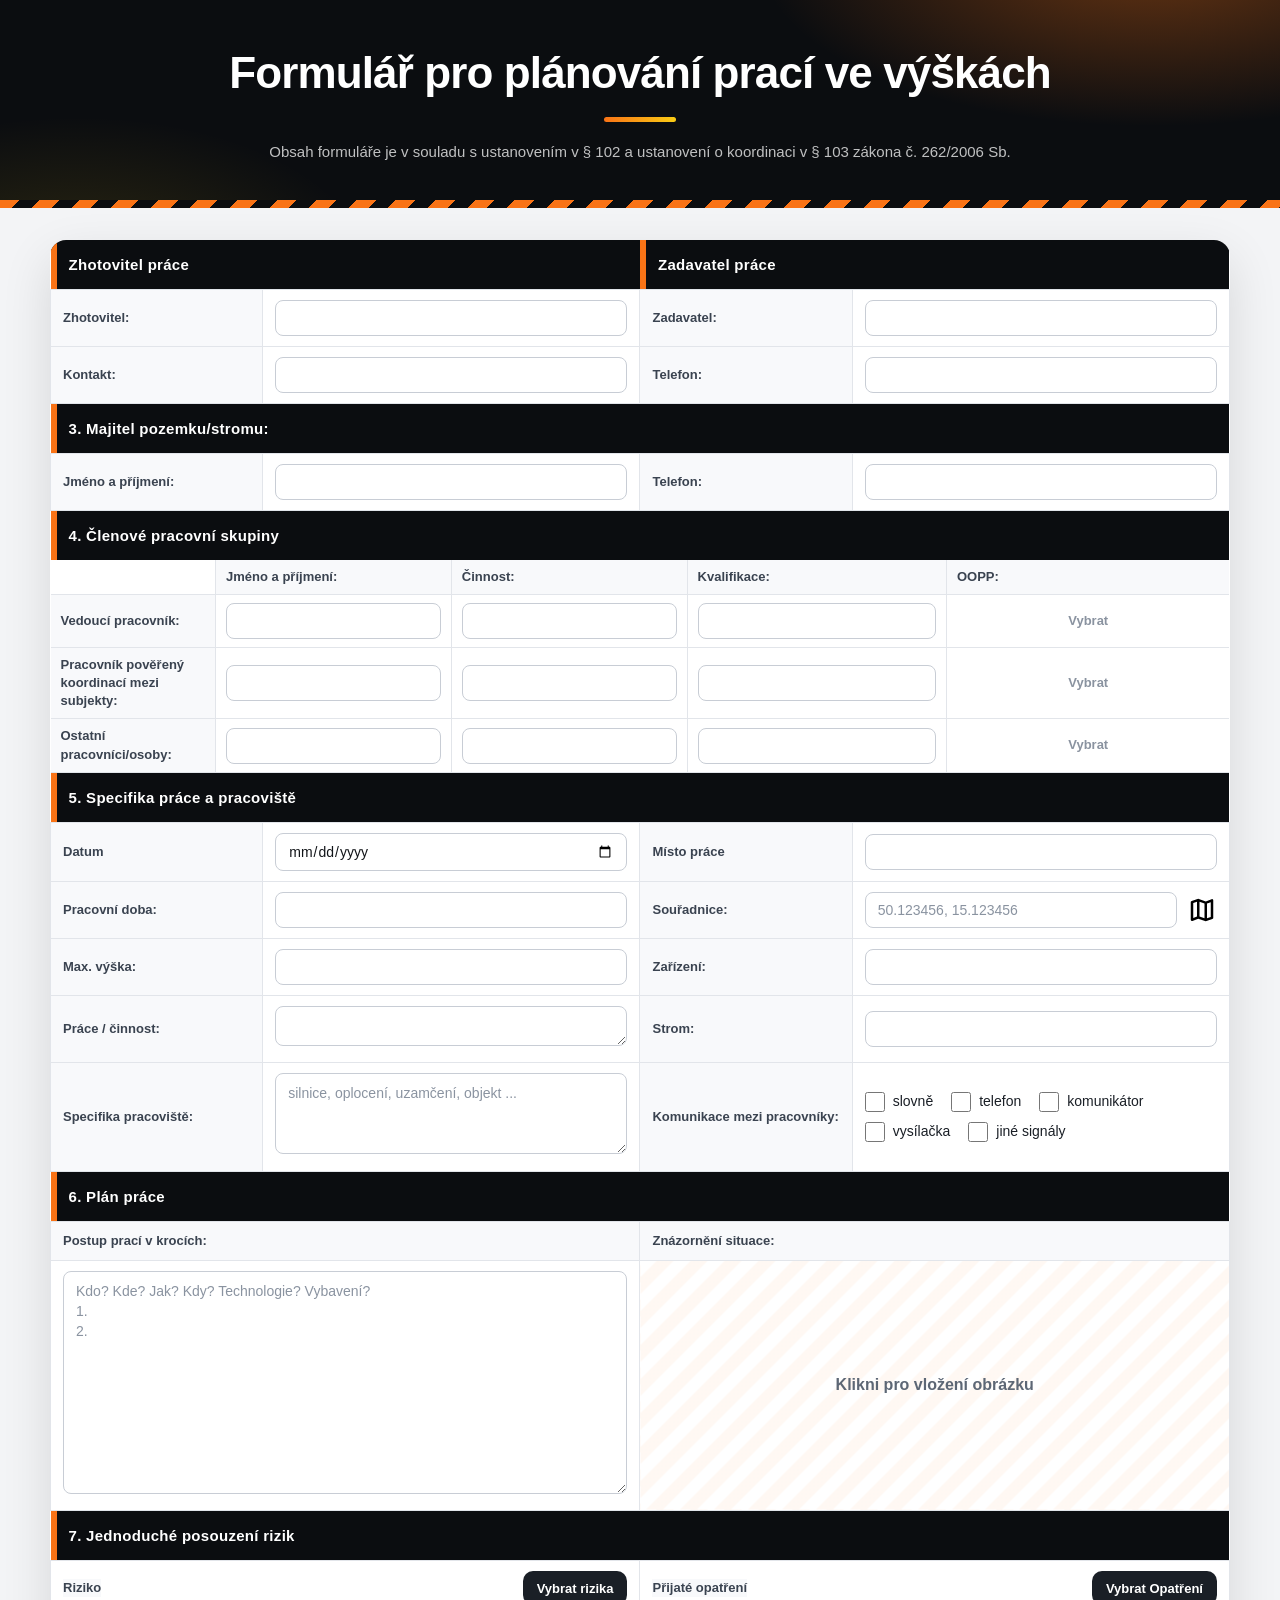
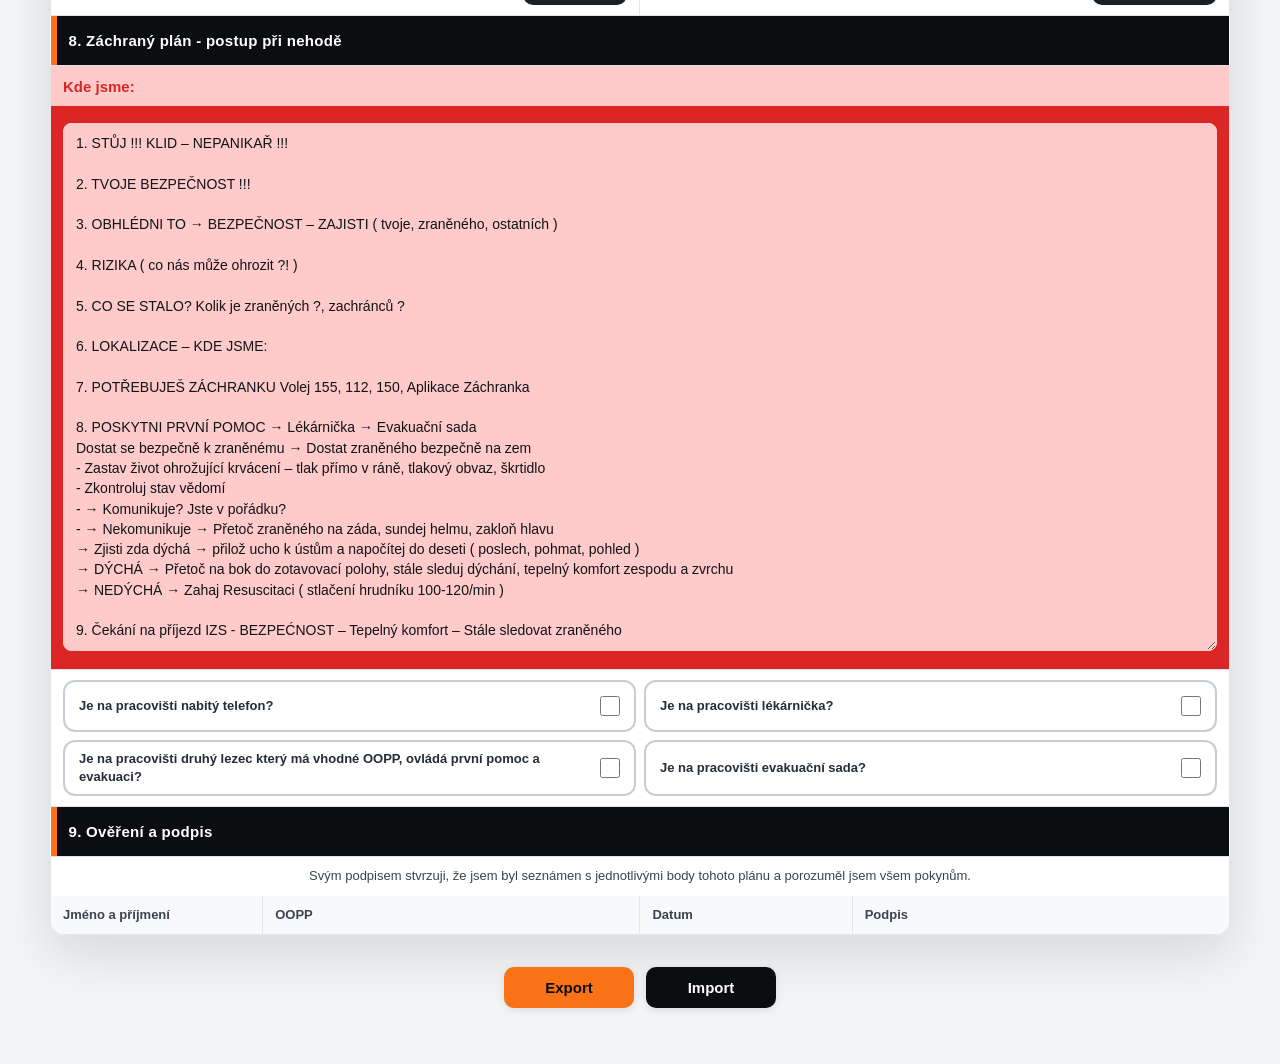
==== index.html @ 964f8bff "Add files via upload" ====
<!DOCTYPE html>
<html lang="cs">
<head>
<meta charset="UTF-8">
<meta name="viewport" content="width=device-width, initial-scale=1">
<title>Formulář pro plánování prací ve výškách</title>
<link rel="stylesheet" href="css/style.css">
<link rel="icon" type="image/x-icon" href="icons/favicon.png">
<!-- Leaflet (mapa) se natahuje líně až při prvním otevření mapy, viz js/core.js -->
<!-- Fabric.js (editor obrázku / podpisy) se natahuje líně stejným způsobem -->

</head>

<body>

<header class="hero">
    <h1>Formulář pro plánování prací ve výškách</h1>
    <p class="podtitulek">Obsah formuláře je v souladu s ustanovením v §&nbsp;102 a ustanovení o koordinaci v §&nbsp;103 zákona č.&nbsp;262/2006 Sb.</p>
</header>

<!-- ====================== FORMULÁŘ ======================== -->

<form autocomplete="off" onsubmit="return false;">

    <table class="hlTabulka" border="1">
        <colgroup>
            <col style="width:18%">
            <col style="width:32%">
            <col style="width:18%">
            <col style="width:32%">
        </colgroup>
        <tr>
            <td class="nadpis_Sekce" colspan="2">Zhotovitel práce</td>
            <td class="nadpis_Sekce" colspan="2">Zadavatel práce</td>
        </tr>
        <tr>
            <td class="popisek">Zhotovitel:</td>
            <td><input type="text" name="zhotovitel" id="id_zhotovitel"></td>
            <td class="popisek">Zadavatel:</td>
            <td><input type="text" name="zadavatel" id="id_zadavatel"></td>
        </tr>
        <tr>
            <td class="popisek">Kontakt:</td>
            <td><input type="text" name="kontakt" id="id_kontakt"></td>
            <td class="popisek">Telefon:</td>
            <td><input type="text" name="telefonZadavatel" id="id_telefonZadavatel"></td>
        </tr>
        <tr>
            <td class="nadpis_Sekce" colspan="4">3. Majitel pozemku/stromu:</td>
        </tr>
        <tr>
            <td class="popisek">Jméno a příjmení:</td>
            <td><input type="text" name="jmenoPrijmeni" id="id_jmenoPrijmeni"></td>
            <td class="popisek">Telefon:</td>
            <td><input type="text" name="telefonMajitel" id="id_telefonMajitel"></td>
        </tr>
        <tr>
            <td class="nadpis_Sekce" colspan="4">4. Členové pracovní skupiny</td>
        </tr>
        <tr>
            <td colspan="4" class="vnorenaBunka">
                <div class="clenoveScroll">
                <table class="clenoveTabulka" border="1">
                    <colgroup>
                        <col style="width:14%">
                        <col style="width:20%">
                        <col style="width:20%">
                        <col style="width:22%">
                        <col style="width:24%">
                    </colgroup>
                    <tbody>
                        <tr>
                            <td></td>
                            <td class="popisek">Jméno a příjmení:</td>
                            <td class="popisek">Činnost:</td>
                            <td class="popisek">Kvalifikace:</td>
                            <td class="popisek">OOPP:</td>
                        </tr>
                        <tr>
                            <td class="popisek">Vedoucí pracovník:</td>
                            <td><input type="text" name="vedouci_jmeno" id="id_vedouci_jmeno"></td>
                            <td><input type="text" name="vedouci_cinnost" id="id_vedouci_cinnost"></td>
                            <td><input type="text" name="vedouci_kvalifikace" id="id_vedouci_kvalifikace"></td>
                            <td class="ooppCell" id="vedouciOopp"></td>
                        </tr>
                        <tr>
                            <td class="popisek">Pracovník pověřený koordinací mezi subjekty:</td>
                            <td><input type="text" name="koordinator_jmeno" id="id_koordinator_jmeno"></td>
                            <td><input type="text" name="koordinator_cinnost" id="id_koordinator_cinnost"></td>
                            <td><input type="text" name="koordinator_kvalifikace" id="id_koordinator_kvalifikace"></td>
                            <td class="ooppCell" id="koordinatorOopp"></td>
                        </tr>
                    </tbody>
                    <tbody id="pracovniciTable"></tbody>
                </table>
                </div>
            </td>
        </tr>
        <tr>
            <td class="nadpis_Sekce" colspan="4">5. Specifika práce a pracoviště</td>
        </tr>
        <tr>
            <td class="popisek">Datum</td>
            <td><input type="date" name="datum" id="id_datum"></td>
            <td class="popisek">Místo práce</td>
            <td><input type="text" name="misto_prace" id="id_misto_prace"></td>
        </tr>
        <tr>
            <td class="popisek">Pracovní doba:</td>
            <td><input type="text" name="pracovni_doba" id="id_pracovni_doba"></td>
            <td class="popisek">Souřadnice:</td>
            <td>
                <div id="mapCell">
                    <input type="text" name="souradnice" id="souradniceInput"
                        value="" placeholder="50.123456, 15.123456">

                    <img src="icons/map.svg" onclick="openMap()">
                </div>
            </td>
        </tr>
        <tr>
            <td class="popisek">Max. výška:</td>
            <td><input type="text" name="max_vyska" id="id_max_vyska"></td>
            <td class="popisek">Zařízení:</td>
            <td><input type="text" name="zarizeni" id="id_zarizeni"></td>
        </tr>
        <tr>
            <td class="popisek">Práce / činnost:</td>
            <td><textarea name="pracovni_ukon" id="id_pracovni_ukon" rows="1"></textarea></td>
            <td class="popisek">Strom:</td>
            <td><input type="text" name="strom" id="id_strom"></td>
        </tr>
        <tr>
            <td class="popisek">Specifika pracoviště:</td>
            <td><textarea name="specifika_pracoviste" id="id_specifika_pracoviste" rows="3" placeholder="silnice, oplocení, uzamčení, objekt&nbsp;..."></textarea></td>
            <td class="popisek">Komunikace mezi pracovníky:</td>
            <td colspan="3">
                <div class="komunikaceFlex">
                    <label class="komunikaceItem"><input type="checkbox" name="komunikace_slovne"> slovně</label>
                    <label class="komunikaceItem"><input type="checkbox" name="komunikace_telefon"> telefon</label>
                    <label class="komunikaceItem"><input type="checkbox" name="komunikace_komunikator"> komunikátor</label>
                    <label class="komunikaceItem"><input type="checkbox" name="komunikace_vysilacka"> vysílačka</label>
                    <label class="komunikaceItem"><input type="checkbox" name="komunikace_jine_signaly"> jiné signály</label>
                </div>
            </td>
        </tr>
        <tr>
            <td class="nadpis_Sekce" colspan="4">6. Plán práce</td>
        </tr>
        <tr>
            <td class="popisek" colspan="2">Postup prací v krocích:</td>
            <td class="popisek" colspan="2">Znázornění situace:</td>
        </tr>
        <tr>
            <td colspan="2"><textarea name="postup_prace" id="id_postup_prace" rows="10" placeholder="Kdo? Kde? Jak? Kdy? Technologie? Vybavení?&#10;1.&#10;2."></textarea></td>
            <td colspan="2" onclick="openEditor()" id="fotoCell" style="cursor:pointer; text-align:center;">Klikni pro vložení obrázku</td>
        </tr>
        <tr>
            <td class="nadpis_Sekce" colspan="4">7. Jednoduché posouzení rizik</td>
        </tr>

        <tr>
            <td colspan="2"><div class="rizikaNadpisDiv"><label class="popisek">Riziko</label><button class="buttonRizika" type="button" onclick="openRizika()">Vybrat rizika</button></div></td>
            <td colspan="2"><div class="rizikaNadpisDiv"><label class="popisek">Přijaté opatření</label><button class="buttonRizika" type="button" onclick="openOpatreni()">Vybrat Opatření</button></div></td>
        </tr>
        <tbody id="rizikaTable"></tbody>
        <tr>
            <td class="nadpis_Sekce" colspan="4">8. Záchraný plán - postup při nehodě</td>
        </tr>
        <tr>
            <td id="lokalizace" colspan="4"><strong>Kde jsme:</strong> <span id="traumaKdeJsme"></span></td>
        </tr>
        <tr>
            <td colspan="4" id="tdTextarea"><textarea name="traumatologicky_plan" id="id_traumatologicky_plan" rows="25"></textarea></td>
        </tr>
        <tr>
            <td colspan="4">
                <div id="vybaveniFlex">
                <div class="vybaveniItem"><label class="popisekPrvniPomoc">Je na pracovišti nabitý telefon?</label><input type="checkbox" name="vybaveni_telefon"></div>
                <div class="vybaveniItem"><label class="popisekPrvniPomoc">Je na pracovišti lékárnička?</label><input type="checkbox" name="vybaveni_lekarnicka"></div>
                <div class="vybaveniItem"><label class="popisekPrvniPomoc">Je na pracovišti druhý lezec který má vhodné OOPP, ovládá první pomoc a evakuaci?</label><input type="checkbox" name="vybaveni_druhy_lezec"></div>
                <div class="vybaveniItem"><label class="popisekPrvniPomoc">Je na pracovišti evakuační sada?</label><input type="checkbox" name="vybaveni_evakuacni_sada"></div>
                </div>
            </td>
        </tr>
        <tr>
            <td class="nadpis_Sekce" colspan="4">9. Ověření a podpis</td>
        </tr>
        <tr>
            <td colspan="4" id="podpisPopis">Svým podpisem stvrzuji, že jsem byl seznámen s jednotlivými body tohoto plánu a porozuměl jsem všem pokynům.</td>
        </tr>
        <tr>
            <td class="popisek">Jméno a příjmení</td>
            <td class="popisek">OOPP</td>
            <td class="popisek">Datum</td>
            <td class="popisek">Podpis</td>
        </tr>
        <tbody id="podpisTable"></tbody>
        
    </table>

    <input type="hidden" name="pracovnici_data" id="pracovniciData">
    <input type="hidden" name="obrazek_data" id="obrazekData" value="">
    <input type="file" id="importFile" accept=".json" hidden>
    
</form>


<div id="imExButtons">
    <button type="button" onclick="exportForm()">Export</button>
    <button type="button" onclick="document.getElementById('importFile').click()">Import</button>
</div>

<!-- =================== RIZIKA, OPATRENI DIVY ================== -->

<div id="rizikaModal" style="display: none;" class="modal">
        <h3 class="opatreniTitle">Vyber rizika</h3>
        <div id="rizikaList" class="modal-body"></div>
        <button id="modal-footer" onclick="saveRizika()">Uložit</button>
</div>

<div id="opatreniModal" style="display: none;" class="modal">
        <h3 class="opatreniTitle">Vyber opatření</h3>
        <div id="opatreniList" class="modal-body"></div>
        <button id="modal-footer" onclick="saveOpatreni()">Uložit</button>
</div>

<!-- ==================== EDITOR DIV ======================= -->

<div id="editorModal">
    <input type="file" id="upload" accept="image/*" capture="environment" hidden>
    <canvas id="canvas"></canvas>

    <div id="iconPanel">
        <p class="nadpisIconMiniBox">Ikony:</p>
        <img src="icons/kotevniBod.svg" onclick="addKotevniBod()">
        <img src="icons/arrow.svg" onclick="addArrow()">
        <button onclick="addText()">Text</button>
    </div>
    <div id="colorPanel">
        <div class="color" style="background:black" onclick="setColor('black')"></div>
        <div class="color" style="background:red" onclick="setColor('red')"></div>
        <div class="color" style="background:blue" onclick="setColor('blue')"></div>
        <div class="color" style="background:green" onclick="setColor('green')"></div>
        <div class="color" style="background:yellow" onclick="setColor('yellow')"></div>
        <div class="color" style="background:orange" onclick="setColor('orange')"></div>
        <div class="color" style="background:purple" onclick="setColor('purple')"></div>
        <div class="color" style="background:brown" onclick="setColor('brown')"></div>
        <div class="color" style="background:gray" onclick="setColor('gray')"></div>
        <div class="color" style="background:white; border:1px solid black" onclick="setColor('white')"></div>
    </div>
    <div id="brushPanel">
        <div class="brush" onclick="setBrushSize(2)">Tenká</div>
        <div class="brush" onclick="setBrushSize(5)">Střední</div>
        <div class="brush" onclick="setBrushSize(10)">Silná</div>
        <div class="brush" onclick="setBrushSize(20)">Extra</div>
    </div>
    <div id="toolbar">
        <div class="toolbarPolozka">
            <label for="upload" class="file-btn">Vybrat obrázek</label>
            <button onclick="toggleIcons()" class="file-btn"></button>
        </div>
        <div class="toolbarPolozka">
            <img src="icons/draw.svg" onclick="enableDraw()">
            <img src="icons/cursor.svg" onclick="cursorMode()">
            <img src="icons/palette.svg" onclick="toggleColors()">
            <img src="icons/brushSize.svg" onclick="toggleBrushSize()">
        </div>
        <div class="toolbarPolozka">
            <img src="icons/delete.svg" class="tool-click" onclick="clearCanvas()">
            <img src="icons/undo.svg" class="tool-click" onclick="undo()">
            <img src="icons/redo.svg" class="tool-click" onclick="redo()">
            <img src="icons/save.svg" class="tool-click" onclick="saveAndClose()">
        </div>
    </div>
</div>

<!-- ==================== MAPA DIV ======================== -->
<div id="mapModal">
    <div id="map"></div>
    <div id="mapFooter">
        <button onclick="closeMap()">Zavřít</button>
    </div>
</div>

<!-- ===================== PODPISY DIV ===================== -->

<div id="signatureModal" class="modal">
        <h3>Podpis</h3>
        <div style="width:400px; height:200px; background-color:white;"><canvas id="signatureCanvas" width="400" height="200" style="border:1px solid #000;"></canvas></div>
        <div style="display:flex; justify-content:space-between; gap:10px; margin-top:10px;">
            <button onclick="clearSignature()">Vymazat</button>
            <button onclick="saveSignature()">Uložit</button>
        </div>
</div>

<!-- ===================== OOPP DIV ===================== -->

<div id="ooppModal" class="modal">
        <h3 class="opatreniTitle">Vyber OOPP</h3>
        <div id="ooppGrid"></div>
        <button type="button" onclick="saveOopp()">Uložit</button>
</div>

<script src="js/core.js"></script>
<script src="js/risks.js"></script>
<script src="js/signatures.js"></script>
<script src="js/canvas-editor.js"></script>
<script src="js/map.js"></script>
<script src="js/oopp.js"></script>
</body>
</html>
---- css/style.css ----
/* ===========================================================
   FORMULÁŘ PRO PLÁNOVÁNÍ PRACÍ VE VÝŠKÁCH — styly
   Černá + oranžová/žlutá (akcent #da532c je z Polygon Singing Rock).
   Responzivní: > 900 px = tabulka, ≤ 900 px = přehledné karty.
   Mění se jen CSS, HTML a JS zůstávají beze změny.
   =========================================================== */

:root {
  /* černá / šedá škála */
  --black: #0b0d10;
  --ink-900: #111418;
  --ink-800: #1a1f26;
  --ink-700: #262d36;
  --ink-600: #3a4350;
  --ink-500: #5d6775;
  --ink-400: #8a93a0;
  --ink-300: #c8cdd5;
  --ink-200: #e2e5ea;
  --ink-100: #f0f2f5;
  --paper: #f3f4f6;
  --white: #ffffff;

  /* akcenty */
  --orange: #f97316;
  --orange-hover: #ff8a3d;
  --orange-deep: #da532c;
  --orange-soft: #fff1e6;
  --yellow: #facc15;

  /* traumatologický plán */
  --red: #dc2626;
  --red-soft: #fecaca;

  --line: var(--ink-200);
  --radius-sm: 8px;
  --radius-md: 12px;
  --radius-lg: 16px;
  --shadow-sm: 0 2px 8px rgba(11, 13, 16, 0.1);
  --shadow-lg: 0 18px 50px rgba(11, 13, 16, 0.12);
  --transition: 0.18s ease;

  /* systémový font — žádné stahování, funguje i offline */
  --font: -apple-system, BlinkMacSystemFont, "Segoe UI", Roboto,
    "Helvetica Neue", Arial, sans-serif;
}

* {
  margin: 0;
  padding: 0;
  box-sizing: border-box;
}

html {
  -webkit-text-size-adjust: 100%;
  text-size-adjust: 100%;
}

body {
  font-family: var(--font);
  background: var(--paper);
  color: var(--ink-800);
  line-height: 1.4;
  min-height: 100vh;
  min-height: 100dvh;
}

img {
  max-width: 100%;
}

/* ===========================================================
   HLAVIČKA STRÁNKY
   =========================================================== */

.hero {
  position: relative;
  background:
    radial-gradient(560px 240px at 90% -20%, rgba(249, 115, 22, 0.38), transparent 70%),
    radial-gradient(420px 220px at 6% 130%, rgba(250, 204, 21, 0.14), transparent 70%),
    var(--black);
  padding: 48px 20px 44px;
  margin-bottom: 32px;
  text-align: center;
}

/* výstražný pruh jako u bezpečnostního značení */
.hero::after {
  content: "";
  position: absolute;
  left: 0;
  right: 0;
  bottom: 0;
  height: 8px;
  background: repeating-linear-gradient(
    135deg,
    var(--orange) 0 14px,
    var(--black) 14px 28px
  );
}

.hero h1 {
  font-size: clamp(25px, 4.2vw, 44px);
  font-weight: 800;
  letter-spacing: -0.02em;
  line-height: 1.15;
  color: var(--white);
}

.hero h1::after {
  content: "";
  display: block;
  width: 72px;
  height: 5px;
  margin: 18px auto 0;
  border-radius: 999px;
  background: linear-gradient(90deg, var(--orange), var(--yellow));
}

.podtitulek {
  max-width: 760px;
  margin: 18px auto 0;
  font-size: 15px;
  line-height: 1.6;
  color: rgba(255, 255, 255, 0.74);
}

/* ===========================================================
   HLAVNÍ TABULKA
   =========================================================== */

.hlTabulka {
  width: min(1180px, calc(100% - 32px));
  table-layout: fixed;
  margin: 0 auto 24px;
  background: var(--white);
  border: 0;
  border-collapse: collapse;
  border-radius: var(--radius-lg);
  overflow: hidden;
  box-shadow: var(--shadow-lg);
}

.hlTabulka td {
  padding: 10px 12px;
  vertical-align: middle;
  border: 1px solid var(--line);
}

/* nadpis sekce: černý pruh s oranžovým proužkem vlevo */
.hlTabulka td.nadpis_Sekce {
  background: var(--black);
  color: var(--white);
  text-align: left;
  font-weight: 700;
  font-size: 15px;
  letter-spacing: 0.02em;
  padding: 14px 18px;
  border: 0;
  box-shadow: inset 6px 0 0 var(--orange);
}

.popisek {
  font-weight: 600;
  font-size: 13px;
  color: var(--ink-600);
  background: #f8f9fb;
}

/* ===========================================================
   POLE FORMULÁŘE
   =========================================================== */

input,
textarea {
  width: 100%;
  padding: 9px 12px;
  border: 1px solid var(--ink-300);
  border-radius: var(--radius-sm);
  background: var(--white);
  color: var(--ink-900);
  font-size: 14px;
  font-family: inherit;
  transition: border-color var(--transition), box-shadow var(--transition);
}

textarea {
  line-height: 1.45;
  resize: vertical;
}

input::placeholder,
textarea::placeholder {
  color: var(--ink-400);
}

input:focus,
textarea:focus {
  outline: none;
  border-color: var(--orange);
  box-shadow: 0 0 0 3px rgba(249, 115, 22, 0.25);
}

input[type="checkbox"] {
  width: 20px;
  height: 20px;
  padding: 0;
  flex: none;
  accent-color: var(--orange);
  cursor: pointer;
}

/* ===========================================================
   TLAČÍTKA
   =========================================================== */

button {
  min-height: 40px;
  padding: 10px 18px;
  border: 0;
  border-radius: 10px;
  background: var(--orange);
  color: var(--black);
  font-family: inherit;
  font-size: 14px;
  font-weight: 700;
  cursor: pointer;
  transition: background var(--transition), color var(--transition),
    transform var(--transition), box-shadow var(--transition);
}

button:hover {
  background: var(--orange-hover);
  transform: translateY(-1px);
}

button:active {
  transform: scale(0.97);
}

button:focus-visible,
.cell-focus:focus-visible {
  outline: 3px solid var(--yellow);
  outline-offset: 2px;
}

/* Export / Import pod formulářem */
#imExButtons {
  display: flex;
  justify-content: center;
  gap: 12px;
  width: 100%;
  padding: 8px 16px 56px;
}

#imExButtons button {
  min-width: 130px;
  padding: 12px 22px;
  font-size: 15px;
  box-shadow: var(--shadow-sm);
}

#imExButtons button:last-child {
  background: var(--black);
  color: var(--white);
}

#imExButtons button:last-child:hover {
  background: var(--orange);
  color: var(--black);
}

/* ===========================================================
   POLE: SOUŘADNICE, KOMUNIKACE
   =========================================================== */

#mapCell {
  display: flex;
  align-items: center;
  gap: 10px;
}

#mapCell img {
  width: 30px;
  height: 30px;
  flex: none;
  object-fit: contain;
  cursor: pointer;
  border-radius: var(--radius-sm);
  transition: transform var(--transition);
}

#mapCell img:hover {
  transform: scale(1.12);
}

.komunikaceFlex {
  display: flex;
  flex-wrap: wrap;
  gap: 10px 18px;
}

.komunikaceItem {
  display: inline-flex;
  align-items: center;
  gap: 8px;
  font-size: 14px;
  cursor: pointer;
}

/* ===========================================================
   4. ČLENOVÉ PRACOVNÍ SKUPINY (vnořená tabulka)
   =========================================================== */

.hlTabulka td.vnorenaBunka {
  padding: 0;
  border: 0;
}

.clenoveTabulka {
  width: 100%;
  table-layout: fixed;
  border: 0;
  border-collapse: collapse;
}

.clenoveTabulka td {
  padding: 8px 10px;
  border: 1px solid var(--line);
  vertical-align: middle;
}

/* vnější okraje dělá hlavní tabulka */
.clenoveTabulka tr > td:first-child { border-left: 0; }
.clenoveTabulka tr > td:last-child { border-right: 0; }
.clenoveTabulka > tbody:first-of-type > tr:first-child > td { border-top: 0; }

/* ===========================================================
   OOPP (buňka člena + piktogramy)
   =========================================================== */

.ooppCell {
  min-width: 0;
  cursor: pointer;
  transition: background var(--transition);
}

.ooppCell:hover,
.ooppCell:focus-visible {
  background: var(--orange-soft);
  outline: none;
}

.ooppPlaceholder {
  display: block;
  text-align: center;
  font-size: 13px;
  font-weight: 600;
  color: var(--ink-400);
}

.ooppIcons {
  display: flex;
  flex-wrap: nowrap;
  align-items: center;
  gap: 3px;
}

.ooppIcons img {
  flex: 0 1 40px;        /* chtěná velikost 40 px, při nedostatku místa se zmenší */
  min-width: 0;
  height: 40px;
  object-fit: contain;
}

/* OOPP propsané v tabulce podpisů */
.podpisOopp .ooppIcons img {
  height: 40px;
}

/* ===========================================================
   FOTO / ZNÁZORNĚNÍ SITUACE
   =========================================================== */

#fotoCell {
  text-align: center;
  cursor: pointer;
  color: var(--ink-500);
  font-weight: 600;
  background:
    repeating-linear-gradient(135deg, transparent 0 12px, rgba(249, 115, 22, 0.05) 12px 24px);
  transition: background-color var(--transition);
}

#fotoCell:hover {
  background-color: var(--orange-soft);
}

#fotoCell img {
  display: block;
  margin: 0 auto;
}

/* ===========================================================
   7. RIZIKA A OPATŘENÍ (tabulka)
   =========================================================== */

.rizikaNadpisDiv {
  display: flex;
  justify-content: space-between;
  align-items: center;
  gap: 10px;
}

.buttonRizika {
  min-height: 34px;
  padding: 6px 14px;
  font-size: 13px;
  background: var(--ink-800);
  color: var(--white);
}

.buttonRizika:hover {
  background: var(--orange);
  color: var(--black);
}

#rizikaTable > tr > td:first-child {
  font-weight: 600;
  color: var(--ink-900);
}

/* ===========================================================
   8. ZÁCHRANNÝ PLÁN (červená)
   =========================================================== */

#lokalizace {
  background-color: var(--red-soft);
  box-shadow: inset 0 -5px 0 var(--red);
  padding-bottom: 14px;
  font-size: 15px;
  color: var(--ink-900);
  border-bottom-style: hidden;
}

#lokalizace strong {
  color: var(--red);
}

/* buňka kolem textarey tvoří sytě červený rámeček */
#tdTextarea {
  background-color: var(--red);
  padding: 12px;
}

#id_traumatologicky_plan {
  background-color: var(--red-soft);
  border-color: var(--red-soft);
  color: var(--ink-900);
}

#id_traumatologicky_plan:focus {
  border-color: var(--white);
  box-shadow: 0 0 0 3px rgba(255, 255, 255, 0.6);
}

/* vybavení pro první pomoc */
#vybaveniFlex {
  display: flex;
  flex-wrap: wrap;
  gap: 8px;
  width: 100%;
}

.vybaveniItem {
  flex: 1 1 calc(50% - 8px);
  display: flex;
  align-items: center;
  justify-content: space-between;
  gap: 12px;
  min-height: 52px;
  padding: 8px 14px;
  border: 2px solid var(--ink-300);
  border-radius: var(--radius-md);
  background: var(--white);
  transition: border-color var(--transition), background var(--transition);
}

.vybaveniItem:has(input:checked) {
  border-color: var(--orange);
  background: var(--orange-soft);
}

.vybaveniItem input {
  flex: none;
}

.popisekPrvniPomoc {
  flex: 1;
  text-align: left;
  font-weight: 600;
  font-size: 13px;
  color: var(--ink-700);
}

/* ===========================================================
   11. PODPISY
   =========================================================== */

#podpisPopis {
  font-size: 13px;
  color: var(--ink-600);
  text-align: center;
  border-bottom-style: hidden;
}

#podpisTable td.podpis {
  font-weight: 600;
  color: var(--ink-500);
  transition: background var(--transition);
}

#podpisTable td.podpis:hover {
  background: var(--orange-soft);
}

#podpisTable td.podpis img {
  display: block;
  margin: 0 auto;
}

/* ===========================================================
   MODALY (rizika, opatření, OOPP, podpis)
   =========================================================== */

.modal {
  position: fixed;
  inset: 0;
  display: none;
  flex-direction: column;
  justify-content: center;
  align-items: center;
  gap: 16px;
  padding: 16px;
  background: rgba(11, 13, 16, 0.95);
  -webkit-backdrop-filter: blur(4px);
  backdrop-filter: blur(4px);
  z-index: 9999;
}

.modal h3 {
  color: var(--white);
}

.opatreniTitle {
  padding: 6px 10px;
  color: var(--white);
  font-size: 20px;
  font-weight: 800;
  text-align: center;
}

.modal-body {
  display: grid;
  grid-template-columns: repeat(auto-fill, minmax(min(100%, 280px), 1fr));
  gap: 10px;
  width: min(1100px, 100%);
  max-height: calc(100vh - 170px);
  max-height: calc(100dvh - 170px);
  overflow: auto;
  overscroll-behavior: contain;
  padding: 2px;
}

.riziko-item {
  display: flex;
  justify-content: space-between;
  align-items: center;
  gap: 10px;
  min-height: 46px;
  padding: 10px 14px;
  background: var(--ink-800);
  color: var(--white);
  border-left: 4px solid transparent;
  border-radius: var(--radius-sm);
  cursor: pointer;
  transition: background var(--transition), border-color var(--transition);
}

.riziko-item:hover {
  background: var(--ink-600);
}

.riziko-item:has(.checkbox:checked) {
  border-left-color: var(--orange);
  background: var(--ink-700);
}

.checkbox {
  flex: none;
  margin-left: 10px;
}

/* blok jednoho rizika v modalu opatření */
.opatreni-wrapper {
  display: flex;
  flex-direction: column;
  gap: 8px;
  padding: 12px;
  background: rgba(255, 255, 255, 0.05);
  border-radius: var(--radius-md);
}

.opatreni-wrapper .opatreniTitle {
  padding: 2px 4px 6px;
  color: var(--yellow);
  font-size: 16px;
  text-align: left;
}

#customOpatreniContainer,
#customRiskContainer {
  grid-column: 1 / -1;
}

#customOpatreniRizikaChecklist {
  flex-wrap: wrap;
  align-content: center;
  align-items: center;
  gap: 8px;
}

#customRiskContainer {
  padding: 12px;
  text-align: center;
  background: rgba(255, 255, 255, 0.05);
  border-radius: var(--radius-md);
}

#pridatBtn {
  margin: 10px;
}

#modal-footer {
  min-width: 170px;
  margin-top: 4px;
}

/* modal OOPP */
#ooppGrid {
  display: grid;
  grid-template-columns: repeat(3, 1fr);
  gap: 12px;
  width: min(92vw, 440px);
  max-height: 70vh;
  max-height: 70dvh;
  overflow: auto;
  padding: 4px;
}

.ooppItem {
  display: flex;
  align-items: center;
  justify-content: center;
  aspect-ratio: 1;
  padding: 8px;
  background: var(--ink-100);
  border: 3px solid transparent;
  border-radius: var(--radius-lg);
  transition: transform var(--transition), box-shadow var(--transition),
    background var(--transition), border-color var(--transition);
}

.ooppItem:hover {
  background: var(--white);
  transform: translateY(-3px) scale(1.05);
  box-shadow: 0 10px 24px rgba(0, 0, 0, 0.45);
}

.ooppItem:active {
  transform: scale(0.97);
}

.ooppItem img {
  width: 100%;
  height: 100%;
  object-fit: contain;
  pointer-events: none;
}

/* záložní zvýraznění, kdyby checked obrázek nešel načíst */
.ooppItem.checked-fallback {
  border-color: var(--yellow);
}

/* modal podpisu */
#signatureModal > div:first-of-type {
  border-radius: var(--radius-md);
  box-shadow: 0 10px 30px rgba(0, 0, 0, 0.5);
}

/* plátno pro kreslení nesmí při tahu prstem posouvat stránku */
#signatureModal .canvas-container,
#signatureModal canvas {
  touch-action: none;
}

#signatureCanvas {
  display: block;
  background: var(--white);
}

#signatureModal button:first-of-type {
  background: var(--ink-700);
  color: var(--white);
}

#signatureModal button:first-of-type:hover {
  background: var(--ink-600);
}

/* ===========================================================
   EDITOR OBRÁZKU
   =========================================================== */

#editorModal {
  position: fixed;
  inset: 0;
  display: none;
  flex-direction: column;
  background: var(--white);
  z-index: 9999;
}

#editorModal > * {
  max-width: 100%;
}

#toolbar {
  display: flex;
  flex-wrap: wrap;
  justify-content: space-between;
  align-items: center;
  gap: 8px 16px;
  padding: 10px 20px;
  padding-bottom: max(10px, env(safe-area-inset-bottom));
  background: var(--black);
}

.toolbarPolozka {
  display: flex;
  align-items: center;
  gap: 10px;
}

.toolbarPolozka img {
  width: 40px;
  height: 40px;
  padding: 6px;
  border-radius: var(--radius-sm);
  cursor: pointer;
  transition: background var(--transition), transform var(--transition);
}

.toolbarPolozka img:hover {
  background: rgba(255, 255, 255, 0.12);
  transform: translateY(-2px);
}

.toolbarPolozka img.active {
  background: var(--orange);
  box-shadow: 0 0 12px rgba(249, 115, 22, 0.6);
}

.toolbarPolozka img.clicked {
  transform: scale(0.9);
  filter: brightness(0.7);
}

.file-btn {
  display: flex;
  justify-content: center;
  align-items: center;
  width: 120px;
  height: 40px;
  padding: 10px 14px;
  background: var(--orange);
  color: var(--black);
  border-radius: var(--radius-sm);
  font-size: 13px;
  font-weight: 700;
  text-align: center;
  cursor: pointer;
  transition: background var(--transition), transform var(--transition);
}

.file-btn:hover {
  background: var(--orange-hover);
  transform: translateY(-1px);
}

/* druhé tlačítko je v HTML prázdné → ukáže se popisek */
button.file-btn:empty::before {
  content: "Ikony";
}

#iconPanel,
#colorPanel,
#brushPanel {
  display: none;
  flex-wrap: wrap;
  justify-content: center;
  gap: 10px;
  padding: 10px;
  background: var(--ink-700);
}

.nadpisIconMiniBox {
  width: 100%;
  margin-bottom: 4px;
  text-align: center;
  font-size: 12px;
  font-weight: 600;
  color: var(--ink-100);
}

#iconPanel img {
  width: 30px;
  height: 30px;
  border-radius: 4px;
  cursor: pointer;
}

#iconPanel img:hover {
  transform: translateY(-1px);
  box-shadow: var(--shadow-sm);
}

.color {
  width: 36px;
  height: 36px;
  border: 2px solid transparent;
  border-radius: var(--radius-sm);
  cursor: pointer;
  transition: transform var(--transition), border-color var(--transition);
}

.color:hover {
  transform: scale(1.1);
  border-color: var(--white);
}

.brush {
  padding: 8px 12px;
  background: var(--white);
  border-radius: var(--radius-sm);
  font-weight: 600;
  cursor: pointer;
  transition: background var(--transition);
}

.brush:hover {
  background: var(--orange-soft);
}

/* ===========================================================
   MAPA
   =========================================================== */

#mapModal {
  position: fixed;
  inset: 0;
  display: none;
  flex-direction: column;
  background: var(--white);
  z-index: 9999;
}

#map {
  flex: 1;
  min-height: 0;
  width: 100%;
}

#mapFooter {
  display: flex;
  justify-content: center;
  padding: 10px;
  padding-bottom: max(10px, env(safe-area-inset-bottom));
  background: var(--white);
  border-top: 1px solid var(--line);
}

/* ===========================================================
   RESPONZIVITA
   =========================================================== */

/* ---- tablet a mobil: tabulka se mění na přehledné karty ---- */
@media (max-width: 900px) {

  .hero {
    padding: 36px 16px 34px;
    margin-bottom: 20px;
  }

  .hlTabulka {
    display: block;
    width: calc(100% - 24px);
    margin-bottom: 16px;
  }

  .hlTabulka > colgroup,
  .clenoveTabulka > colgroup {
    display: none;
  }

  .hlTabulka > tbody,
  .hlTabulka > tbody > tr,
  .hlTabulka > tbody > tr > td {
    display: block;
    width: auto;
  }

  .hlTabulka > tbody > tr > td {
    border: 0;
    padding: 10px 16px;
  }

  /* popisek = štítek nad polem */
  .hlTabulka > tbody > tr > td.popisek {
    padding: 12px 16px 0;
    background: transparent;
    font-size: 12.5px;
  }

  .hlTabulka > tbody > tr > td.nadpis_Sekce {
    margin-top: 6px;
    padding: 14px 16px;
  }

  /* --- zhotovitel / zadavatel: v HTML jsou dva sloupce vedle sebe,
         na mobilu se seřadí tak, aby k sobě patřily skupiny --- */
  .hlTabulka > tbody:first-of-type {
    display: grid;
    grid-template-columns: minmax(0, 1fr);
  }

  .hlTabulka > tbody:first-of-type > tr:nth-child(-n+3) {
    display: contents;
  }

  .hlTabulka > tbody:first-of-type > tr:nth-child(1) > td:nth-child(1) { order: -10; }
  .hlTabulka > tbody:first-of-type > tr:nth-child(2) > td:nth-child(1) { order: -9; }
  .hlTabulka > tbody:first-of-type > tr:nth-child(2) > td:nth-child(2) { order: -8; }
  .hlTabulka > tbody:first-of-type > tr:nth-child(3) > td:nth-child(1) { order: -7; }
  .hlTabulka > tbody:first-of-type > tr:nth-child(3) > td:nth-child(2) { order: -6; }
  .hlTabulka > tbody:first-of-type > tr:nth-child(1) > td:nth-child(2) { order: -5; }
  .hlTabulka > tbody:first-of-type > tr:nth-child(2) > td:nth-child(3) { order: -4; }
  .hlTabulka > tbody:first-of-type > tr:nth-child(2) > td:nth-child(4) { order: -3; }
  .hlTabulka > tbody:first-of-type > tr:nth-child(3) > td:nth-child(3) { order: -2; }
  .hlTabulka > tbody:first-of-type > tr:nth-child(3) > td:nth-child(4) { order: -1; }

  /* --- 6. plán práce: štítky nad textareou a fotkou --- */
  .hlTabulka > tbody > tr > td.popisek[colspan="2"] {
    display: none;
  }

  .hlTabulka > tbody > tr > td[colspan="2"]:has(> #id_postup_prace)::before,
  .hlTabulka > tbody > tr > td#fotoCell::before {
    display: block;
    margin-bottom: 6px;
    font-size: 12.5px;
    font-weight: 600;
    color: var(--ink-600);
    text-align: left;
  }

  .hlTabulka > tbody > tr > td[colspan="2"]:has(> #id_postup_prace)::before {
    content: "Postup prací v krocích:";
  }

  .hlTabulka > tbody > tr > td#fotoCell::before {
    content: "Znázornění situace:";
  }

  #fotoCell {
    margin: 0 16px 12px;
    width: auto !important;
    padding: 18px 12px !important;
    border: 2px dashed var(--ink-300) !important;
    border-radius: var(--radius-md);
  }

  /* --- 4. členové: každý člen = karta --- */
  .hlTabulka > tbody > tr > td.vnorenaBunka {
    padding: 0;
  }

  .clenoveTabulka,
  .clenoveTabulka > tbody,
  .clenoveTabulka > tbody > tr,
  .clenoveTabulka > tbody > tr > td {
    display: block;
    width: auto;
  }

  .clenoveTabulka > tbody:first-of-type > tr:first-child {
    display: none;                         /* hlavička sloupců — popisky jsou u polí */
  }

  .clenoveTabulka > tbody > tr {
    margin: 0 12px 10px;
    padding: 10px 12px 12px;
    background: #fafbfc;
    border: 1px solid var(--line);
    border-radius: var(--radius-md);
  }

  .clenoveTabulka > tbody > tr:first-of-type {
    margin-top: 0;
  }

  .clenoveTabulka > tbody > tr > td {
    padding: 4px 0;
    border: 0;
  }

  .clenoveTabulka > tbody > tr > td:first-child {
    padding-bottom: 6px;
    font-weight: 700;
    font-size: 14px;
    color: var(--ink-900);
    background: transparent;
  }

  .clenoveTabulka > tbody > tr > td:first-child:empty {
    display: none;
  }

  .clenoveTabulka > tbody:last-of-type > tr > td:first-child:empty {
    display: none;
  }

  .clenoveTabulka > tbody > tr > td:nth-child(n+2)::before {
    display: block;
    margin-bottom: 3px;
    font-size: 12px;
    font-weight: 600;
    color: var(--ink-500);
  }

  .clenoveTabulka > tbody > tr > td:nth-child(2)::before { content: "Jméno a příjmení"; }
  .clenoveTabulka > tbody > tr > td:nth-child(3)::before { content: "Činnost"; }
  .clenoveTabulka > tbody > tr > td:nth-child(4)::before { content: "Kvalifikace"; }
  .clenoveTabulka > tbody > tr > td:nth-child(5)::before { content: "OOPP"; }

  .clenoveTabulka .ooppCell {
    margin-top: 4px;
    min-height: 56px;
    padding: 8px;
    display: flex;
    flex-direction: column;
    justify-content: center;
    border: 2px dashed var(--ink-300);
    border-radius: var(--radius-md);
    background: var(--white);
  }

  .clenoveTabulka .ooppCell::before {
    align-self: flex-start;
  }

  /* --- 7. rizika --- */
  .hlTabulka > tbody > tr > td:has(> .rizikaNadpisDiv) {
    padding: 12px 16px 0;
  }

  #rizikaTable > tr {
    margin: 8px 12px 0;
    border: 1px solid var(--line);
    border-left: 4px solid var(--orange);
    border-radius: var(--radius-md);
    background: #fafbfc;
    overflow: hidden;
  }

  #rizikaTable > tr > td {
    padding: 10px 14px;
  }

  #rizikaTable > tr > td:first-child {
    padding-bottom: 2px;
    font-size: 15px;
  }

  #rizikaTable > tr > td:last-child {
    padding-top: 2px;
    padding-left: 14px !important;
    font-size: 13.5px;
    color: var(--ink-600);
  }

  /* --- 8. záchranný plán --- */
  #lokalizace {
    padding: 14px 16px;
  }

  #tdTextarea {
    padding: 10px !important;
  }

  #id_traumatologicky_plan {
    min-height: 380px;
  }

  .vybaveniItem {
    flex-basis: 100%;
  }

  #vybaveniFlex {
    padding: 4px 0;
  }

  /* --- 11. podpisy: každý podepisující = karta --- */
  .hlTabulka > tbody > tr:has(> td.popisek:nth-child(4)) {
    display: none;                          /* hlavička sloupců podpisů */
  }

  #podpisPopis {
    padding: 12px 16px 4px;
  }

  #podpisTable > tr {
    display: grid;
    grid-template-columns: 1fr 1fr;
    gap: 6px 12px;
    margin: 8px 12px 0;
    padding: 12px 14px;
    background: #fafbfc;
    border: 1px solid var(--line);
    border-radius: var(--radius-md);
  }

  #podpisTable > tr > td {
    padding: 0;
    min-width: 0;
  }

  #podpisTable > tr > td:nth-child(1) {
    grid-column: 1 / -1;
    font-size: 16px;
    font-weight: 700;
    color: var(--ink-900);
  }

  #podpisTable > tr > td:nth-child(2) {
    grid-column: 1 / -1;
  }

  #podpisTable > tr > td:nth-child(2):empty {
    display: none;
  }

  #podpisTable > tr > td:nth-child(3) {
    grid-column: 1 / -1;
    font-size: 13px;
    color: var(--ink-600);
  }

  #podpisTable > tr > td:nth-child(3)::before {
    content: "Datum: ";
    font-weight: 600;
    color: var(--ink-500);
  }

  #podpisTable > tr > td:nth-child(4) {
    grid-column: 1 / -1;
    display: flex;
    align-items: center;
    justify-content: center;
    min-height: 72px;
    padding: 6px;
    border: 2px dashed var(--ink-300);
    border-radius: var(--radius-md);
    background: var(--white);
  }

  .hlTabulka > tbody:last-of-type {
    padding-bottom: 16px;
  }

  /* --- Export / Import jako lišta u spodního okraje --- */
  #imExButtons {
    position: sticky;
    bottom: 0;
    z-index: 50;
    padding: 10px 12px;
    padding-bottom: max(10px, env(safe-area-inset-bottom));
    background: rgba(11, 13, 16, 0.94);
    backdrop-filter: blur(6px);
    -webkit-backdrop-filter: blur(6px);
    border-top: 3px solid var(--orange);
  }

  #imExButtons button {
    flex: 1;
    max-width: 220px;
    min-height: 46px;
    box-shadow: none;
  }
}

/* ---- mobil ---- */
@media (max-width: 600px) {

  /* 16 px = iOS při zaostření pole nepřibližuje stránku */
  input,
  textarea {
    font-size: 16px;
    padding: 11px 12px;
  }

  input[type="checkbox"] {
    width: 22px;
    height: 22px;
  }

  button {
    min-height: 44px;
  }

  .hero h1::after {
    margin-top: 14px;
  }

  .podtitulek {
    font-size: 14px;
  }

  .hlTabulka {
    width: calc(100% - 16px);
    border-radius: var(--radius-md);
  }

  .komunikaceFlex {
    gap: 12px 20px;
  }

  .komunikaceItem {
    font-size: 15px;
    min-height: 32px;
  }

  .rizikaNadpisDiv {
    flex-wrap: wrap;
  }

  /* modaly */
  .modal {
    padding: 12px;
    gap: 12px;
  }

  .modal-body {
    max-height: calc(100vh - 150px);
    max-height: calc(100dvh - 150px);
  }

  .opatreniTitle {
    font-size: 18px;
  }

  #modal-footer {
    width: 100%;
    max-width: 360px;
  }

  #ooppGrid {
    gap: 10px;
    width: 94vw;
  }

  #signatureModal > div:last-of-type {
    width: min(100%, 360px);
  }

  #signatureModal button {
    flex: 1;
  }

  /* editor */
  #toolbar {
    padding: 8px 10px;
    gap: 6px 10px;
  }

  .toolbarPolozka {
    gap: 4px;
  }

  .toolbarPolozka img {
    width: 38px;
    height: 38px;
  }

  .file-btn {
    width: auto;
    min-width: 92px;
    padding: 8px 10px;
  }

  #mapFooter button {
    width: 100%;
  }
}

@media (max-width: 360px) {
  .ooppIcons img {
    height: 34px;
  }

  #ooppGrid {
    grid-template-columns: repeat(2, 1fr);
  }
}

/* Plátno podpisu má v HTML pevných 400 × 200 px. Na užších telefonech se
   proto jen vizuálně zmenší (Fabric přepočítává polohu prstu sám). */
@media (max-width: 440px) {
  #signatureModal > div:first-of-type {
    transform: scale(0.9);
    margin: -10px 0;
  }
}

@media (max-width: 400px) {
  #signatureModal > div:first-of-type {
    transform: scale(0.84);
    margin: -16px 0;
  }
}

@media (max-width: 370px) {
  #signatureModal > div:first-of-type {
    transform: scale(0.76);
    margin: -24px 0;
  }
}

@media (prefers-reduced-motion: reduce) {
  * {
    transition: none !important;
  }
}
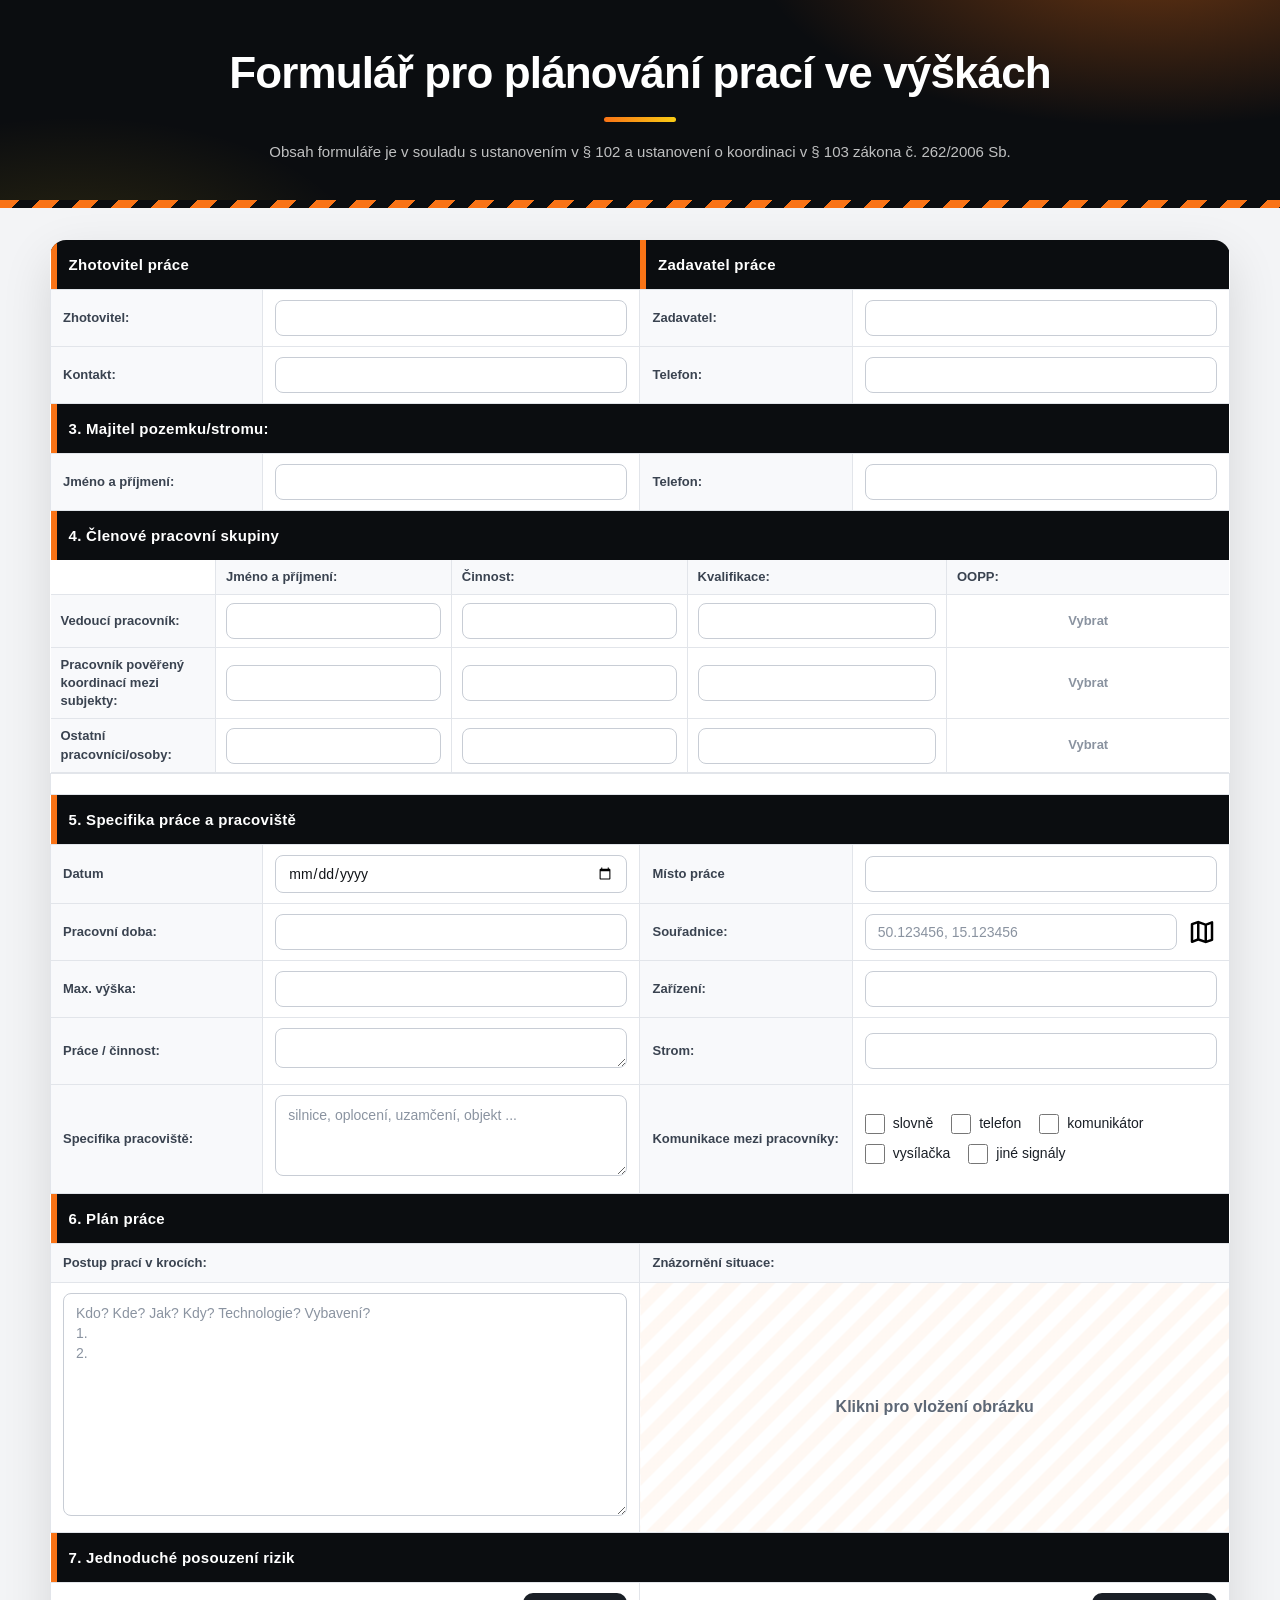
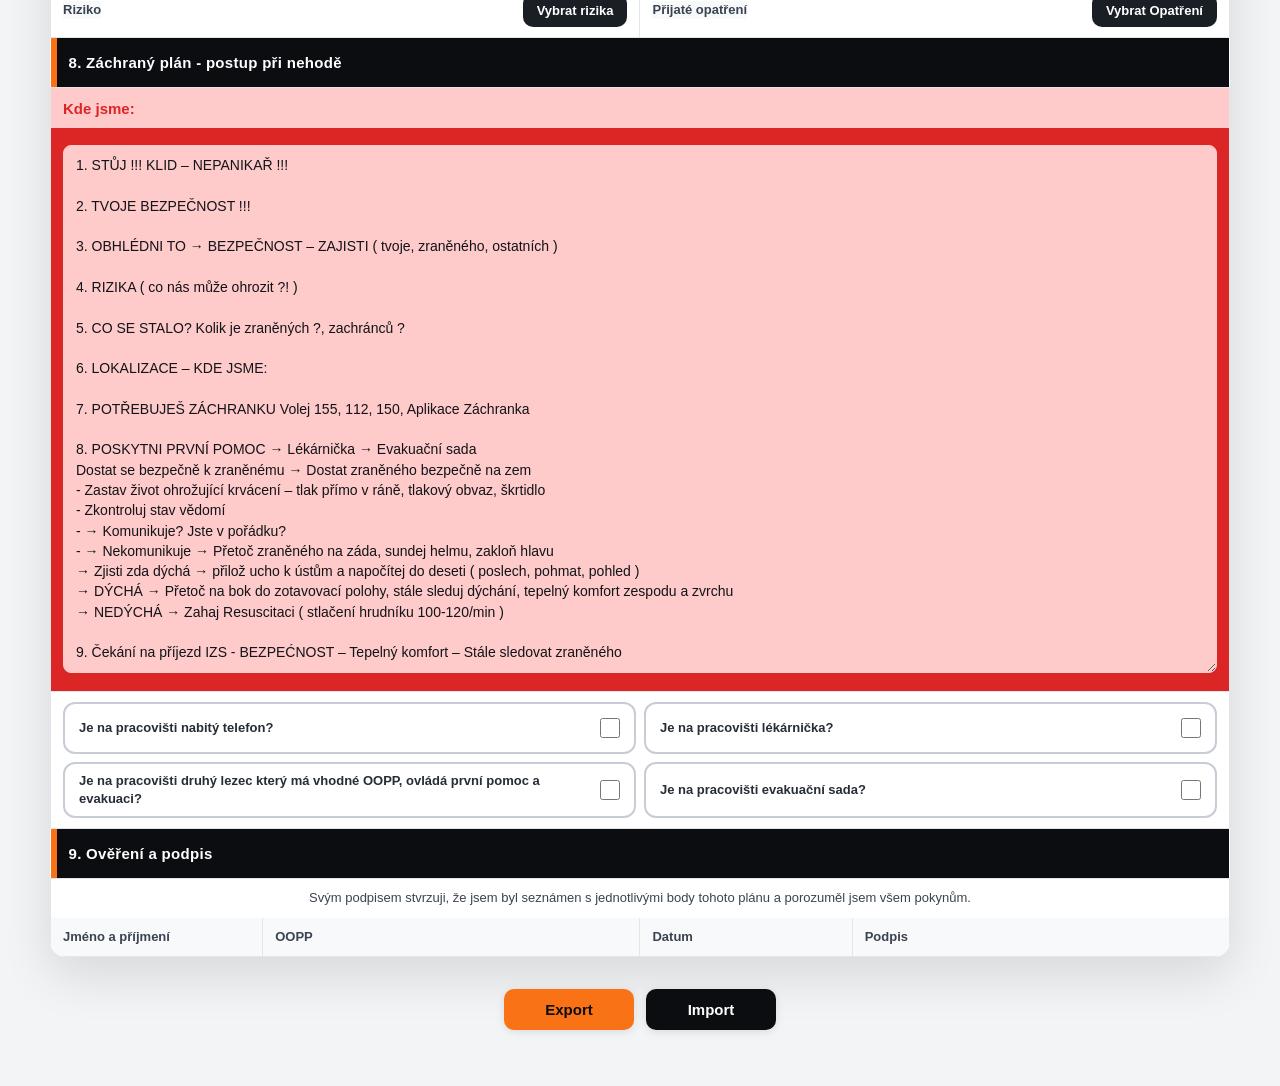
==== commit 5a89b7eb: "Add files via upload" ====
--- a/index.html
+++ b/index.html
@@ -19,7 +19,6 @@
 </header>
 
 <!-- ====================== FORMULÁŘ ======================== -->
-
 <form autocomplete="off" onsubmit="return false;">
 
     <table class="hlTabulka" border="1">
@@ -97,6 +96,11 @@
             </td>
         </tr>
         <tr>
+            <td id="reklamniPlochaIn" colspan="4">
+                 
+            </td>
+        </tr>
+        <tr>
             <td class="nadpis_Sekce" colspan="4">5. Specifika práce a pracoviště</td>
         </tr>
         <tr>
@@ -302,6 +306,12 @@
         <button type="button" onclick="saveOopp()">Uložit</button>
 </div>
 
+<!-- ===================== REKLAMY ===================== -->
+
+<div id="reklamniPoleDiv">
+</div>
+
+
 <script src="js/core.js"></script>
 <script src="js/risks.js"></script>
 <script src="js/signatures.js"></script>
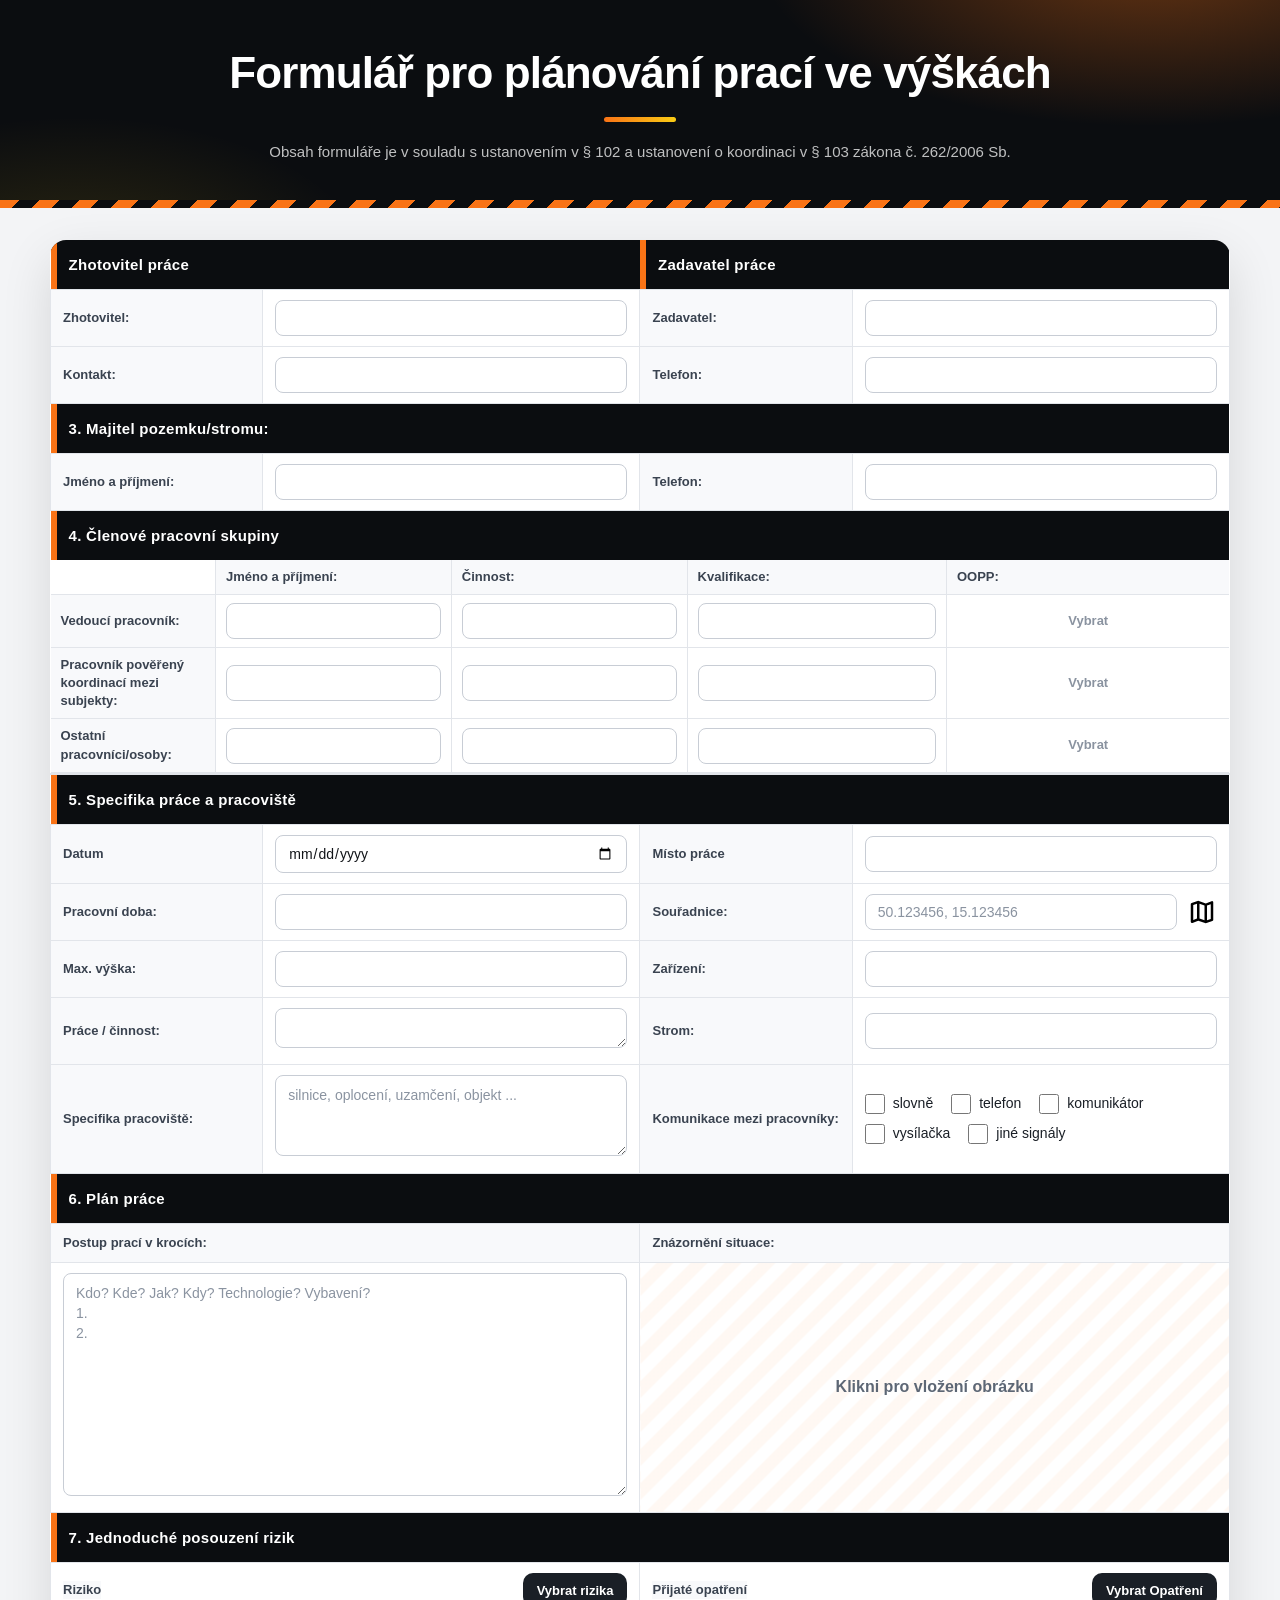
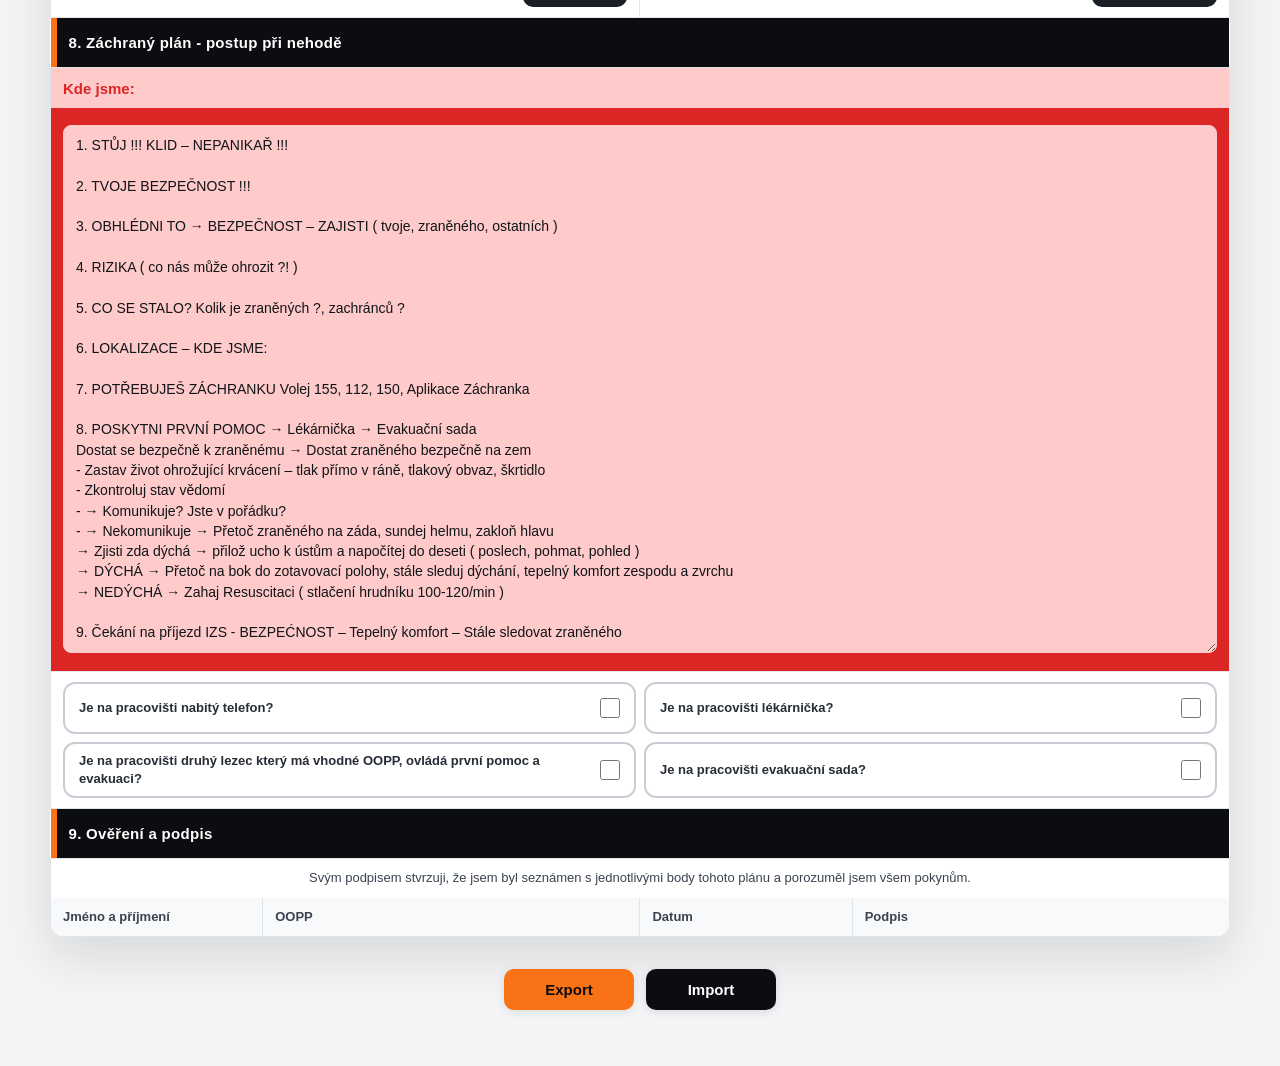
==== commit b89fb895: "Remove capture attribute from file input" ====
--- a/index.html
+++ b/index.html
@@ -232,7 +232,7 @@
 <!-- ==================== EDITOR DIV ======================= -->
 
 <div id="editorModal">
-    <input type="file" id="upload" accept="image/*" capture="environment" hidden>
+    <input type="file" id="upload" accept="image/*" hidden>
     <canvas id="canvas"></canvas>
 
     <div id="iconPanel">
--- a/css/style.css
+++ b/css/style.css
@@ -123,6 +123,22 @@
   line-height: 1.6;
   color: rgba(255, 255, 255, 0.74);
 }
+
+/* ===========================================================
+   REKLAMY
+   =========================================================== */
+
+#reklamniPlochaIn{
+  height: 0px;
+  background-image: url("../reklama/reklama1.png");
+  background-attachment: fixed; /* Zafixuje obrázek vůči oknu prohlížeče */
+  background-position: center;  /* Zarovná obrázek na střed obrazovky */
+  background-size: cover;       /* Roztáhne obrázek tak, aby pokryl celou plochu */
+  background-repeat: no-repeat;
+  margin: 0;
+  padding: 0;
+}
+
 
 /* ===========================================================
    HLAVNÍ TABULKA
@@ -1207,6 +1223,11 @@
     min-height: 46px;
     box-shadow: none;
   }
+
+  #reklamniPlochaIn{
+  height: 80vh;
+  }
+
 }
 
 /* ---- mobil ---- */
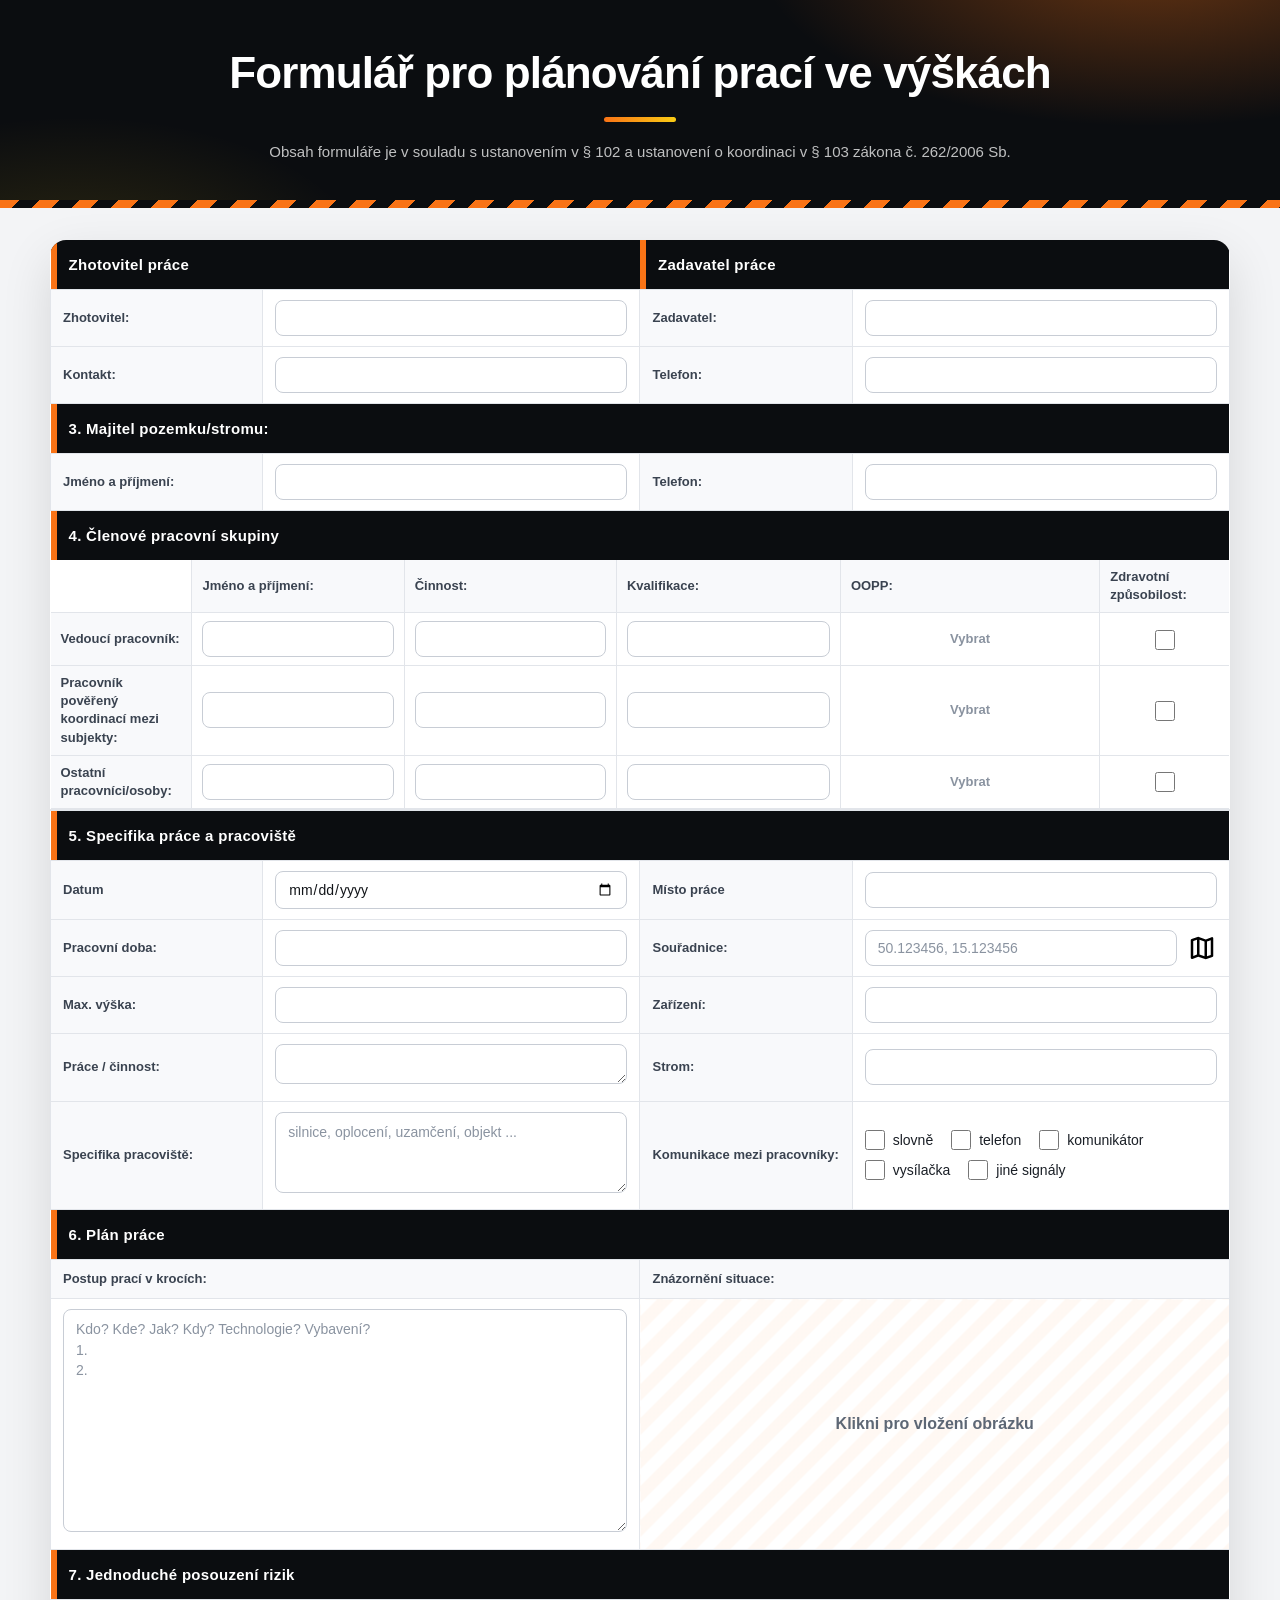
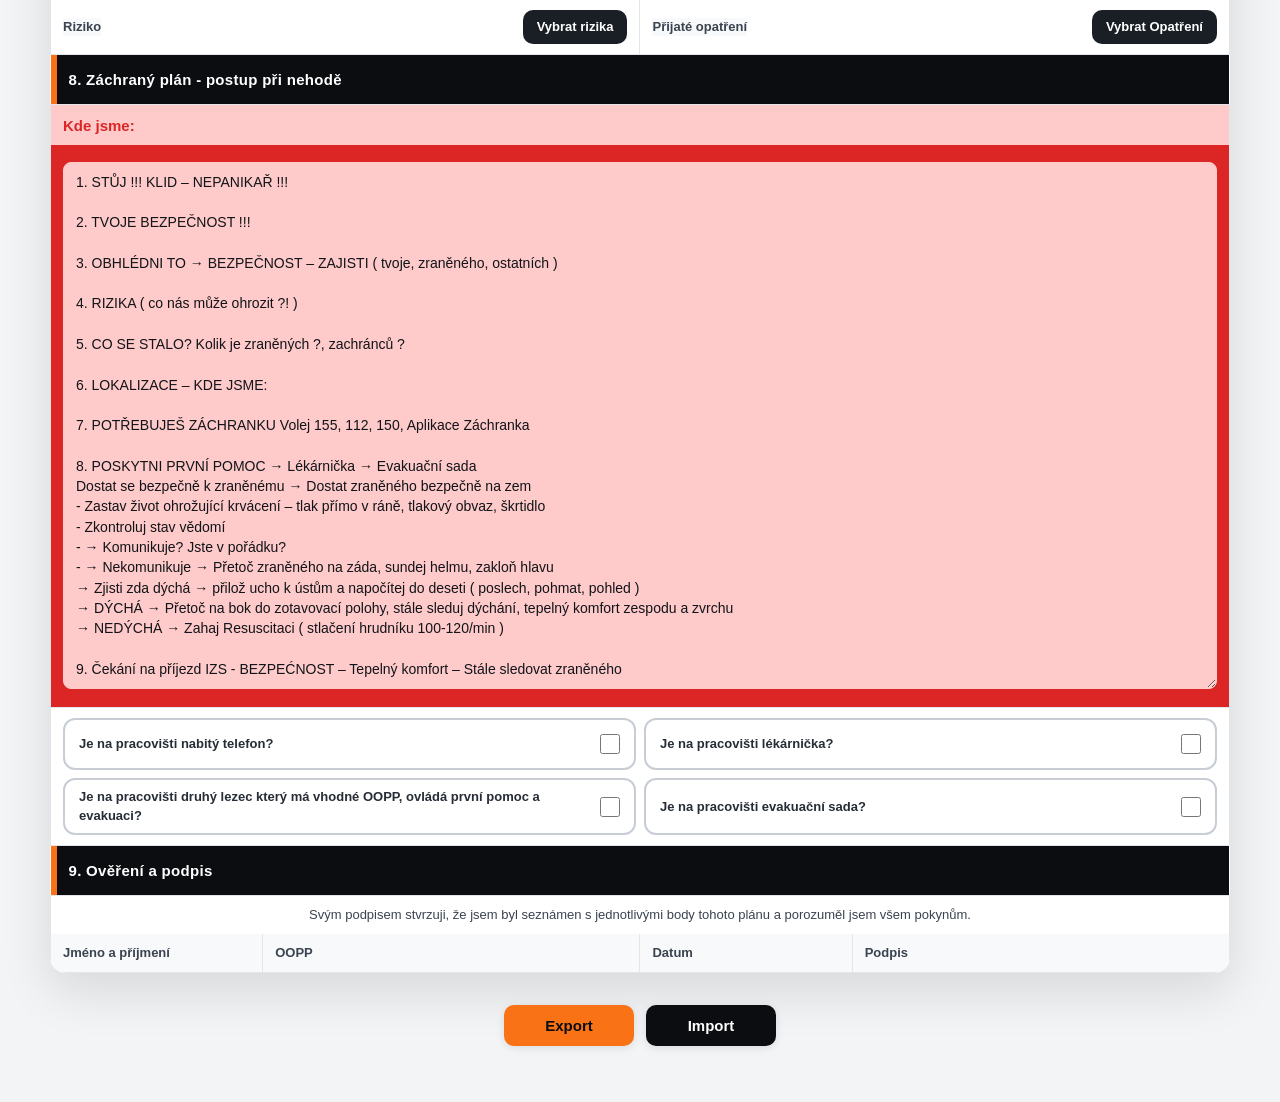
==== commit c52ebc6c: "Add files via upload" ====
--- a/index.html
+++ b/index.html
@@ -12,7 +12,6 @@
 </head>
 
 <body>
-
 <header class="hero">
     <h1>Formulář pro plánování prací ve výškách</h1>
     <p class="podtitulek">Obsah formuláře je v souladu s ustanovením v §&nbsp;102 a ustanovení o koordinaci v §&nbsp;103 zákona č.&nbsp;262/2006 Sb.</p>
@@ -61,11 +60,12 @@
                 <div class="clenoveScroll">
                 <table class="clenoveTabulka" border="1">
                     <colgroup>
-                        <col style="width:14%">
-                        <col style="width:20%">
-                        <col style="width:20%">
+                        <col style="width:12%">
+                        <col style="width:18%">
+                        <col style="width:18%">
+                        <col style="width:19%">
                         <col style="width:22%">
-                        <col style="width:24%">
+                        <col style="width:11%">
                     </colgroup>
                     <tbody>
                         <tr>
@@ -74,6 +74,7 @@
                             <td class="popisek">Činnost:</td>
                             <td class="popisek">Kvalifikace:</td>
                             <td class="popisek">OOPP:</td>
+                            <td class="popisek">Zdravotní způsobilost:</td>
                         </tr>
                         <tr>
                             <td class="popisek">Vedoucí pracovník:</td>
@@ -81,6 +82,7 @@
                             <td><input type="text" name="vedouci_cinnost" id="id_vedouci_cinnost"></td>
                             <td><input type="text" name="vedouci_kvalifikace" id="id_vedouci_kvalifikace"></td>
                             <td class="ooppCell" id="vedouciOopp"></td>
+                            <td class="zdravCell"><input type="checkbox" name="vedouci_zdravotni_zpusobilost" aria-label="Zdravotní způsobilost"></td>
                         </tr>
                         <tr>
                             <td class="popisek">Pracovník pověřený koordinací mezi subjekty:</td>
@@ -88,6 +90,7 @@
                             <td><input type="text" name="koordinator_cinnost" id="id_koordinator_cinnost"></td>
                             <td><input type="text" name="koordinator_kvalifikace" id="id_koordinator_kvalifikace"></td>
                             <td class="ooppCell" id="koordinatorOopp"></td>
+                            <td class="zdravCell"><input type="checkbox" name="koordinator_zdravotni_zpusobilost" aria-label="Zdravotní způsobilost"></td>
                         </tr>
                     </tbody>
                     <tbody id="pracovniciTable"></tbody>
--- a/css/style.css
+++ b/css/style.css
@@ -353,6 +353,15 @@
 /* ===========================================================
    OOPP (buňka člena + piktogramy)
    =========================================================== */
+
+.zdravCell {
+  text-align: center;
+}
+
+.zdravCell input[type="checkbox"] {
+  display: inline-block;
+  vertical-align: middle;
+}
 
 .ooppCell {
   min-width: 0;
@@ -929,6 +938,10 @@
     display: none;
   }
 
+  .clenoveTabulka tr > td:first-child { border-left: 0; }
+  .clenoveTabulka tr > td:last-child { border-right: 0; }
+  .clenoveTabulka > tbody:first-of-type > tr:first-child > td { border-top: 0; }
+
   .hlTabulka > tbody,
   .hlTabulka > tbody > tr,
   .hlTabulka > tbody > tr > td {
@@ -1068,6 +1081,7 @@
   .clenoveTabulka > tbody > tr > td:nth-child(3)::before { content: "Činnost"; }
   .clenoveTabulka > tbody > tr > td:nth-child(4)::before { content: "Kvalifikace"; }
   .clenoveTabulka > tbody > tr > td:nth-child(5)::before { content: "OOPP"; }
+  .clenoveTabulka > tbody > tr > td:nth-child(6)::before { content: "Zdravotní způsobilost"; }
 
   .clenoveTabulka .ooppCell {
     margin-top: 4px;
@@ -1084,6 +1098,22 @@
   .clenoveTabulka .ooppCell::before {
     align-self: flex-start;
   }
+
+     .clenoveTabulka > tbody > tr > td.zdravCell {
+     display: flex;
+     flex-direction: row-reverse;
+     justify-content: flex-end;
+     align-items: center;
+     gap: 10px;
+     text-align: left;
+     padding-top: 8px;
+   }
+
+   .clenoveTabulka > tbody > tr > td.zdravCell::before {
+     margin: 0;
+     font-size: 13px;
+     color: var(--ink-700);
+   }
 
   /* --- 7. rizika --- */
   .hlTabulka > tbody > tr > td:has(> .rizikaNadpisDiv) {
